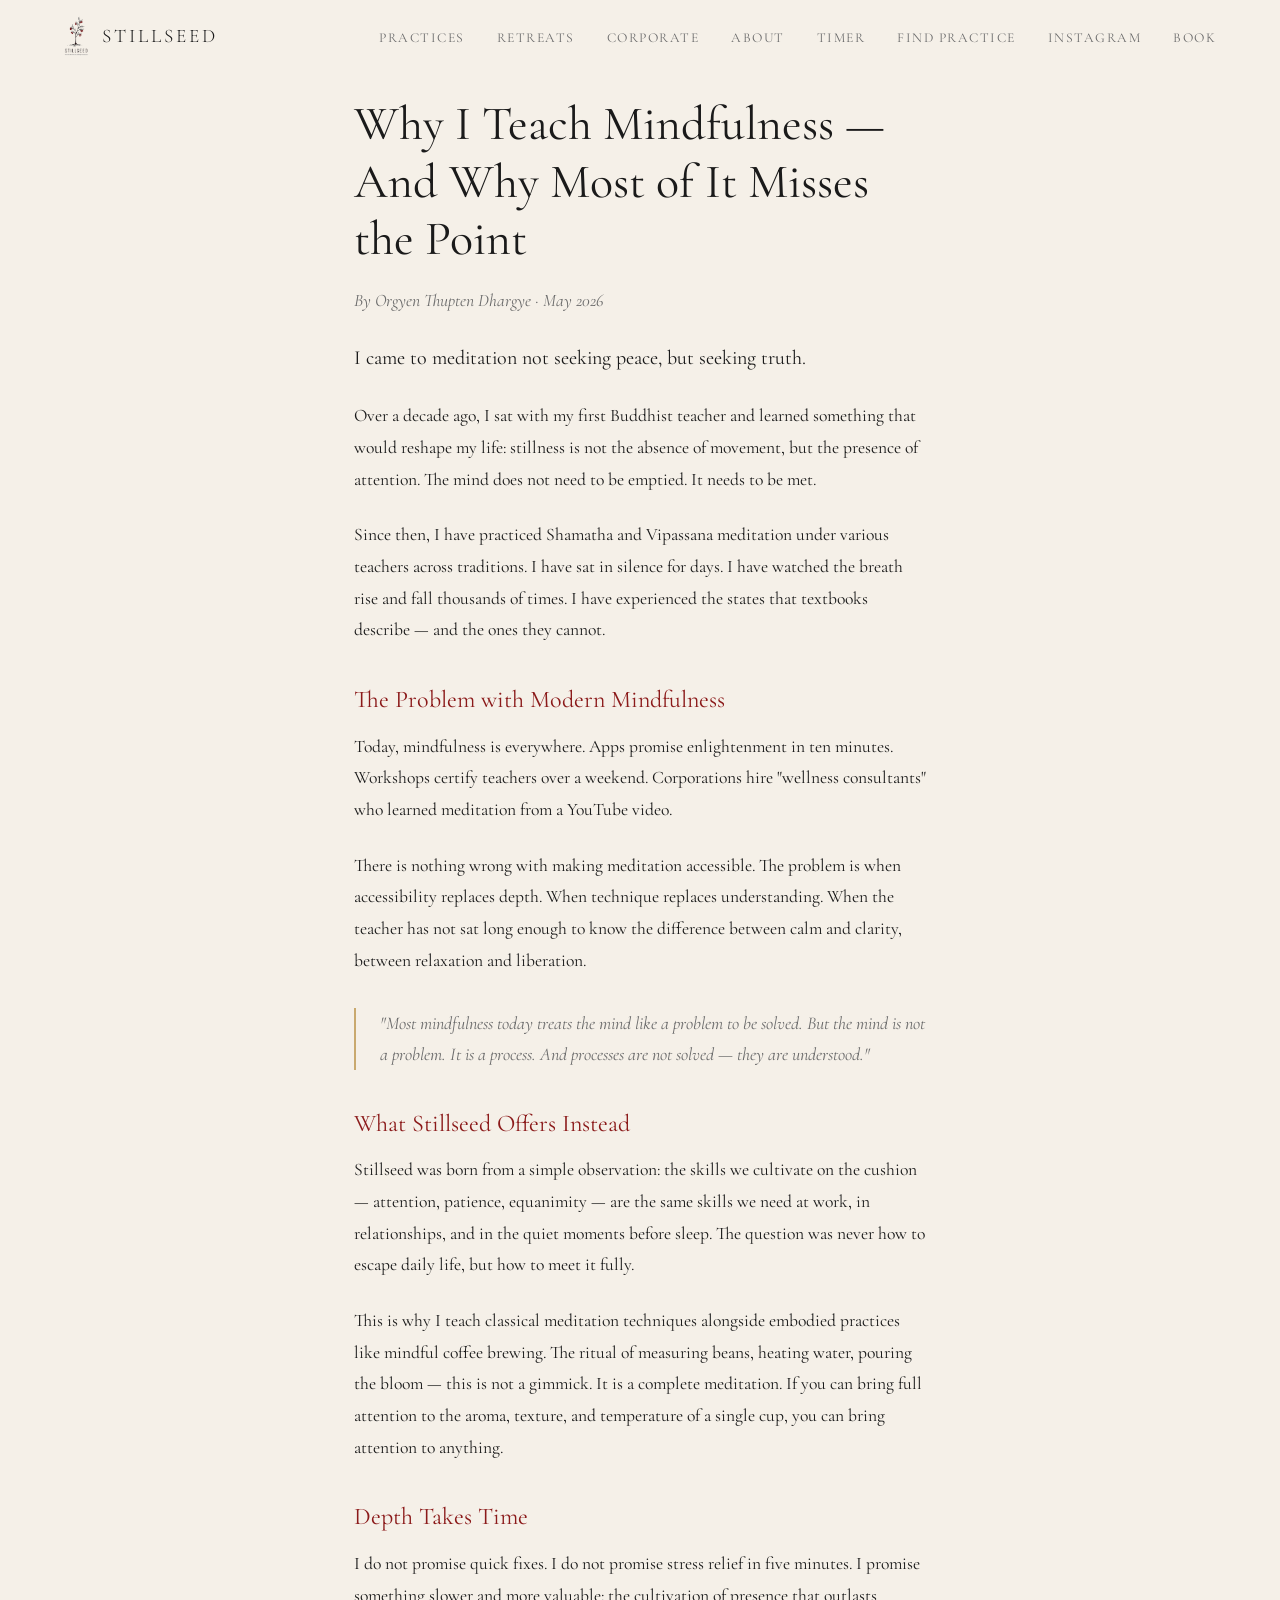
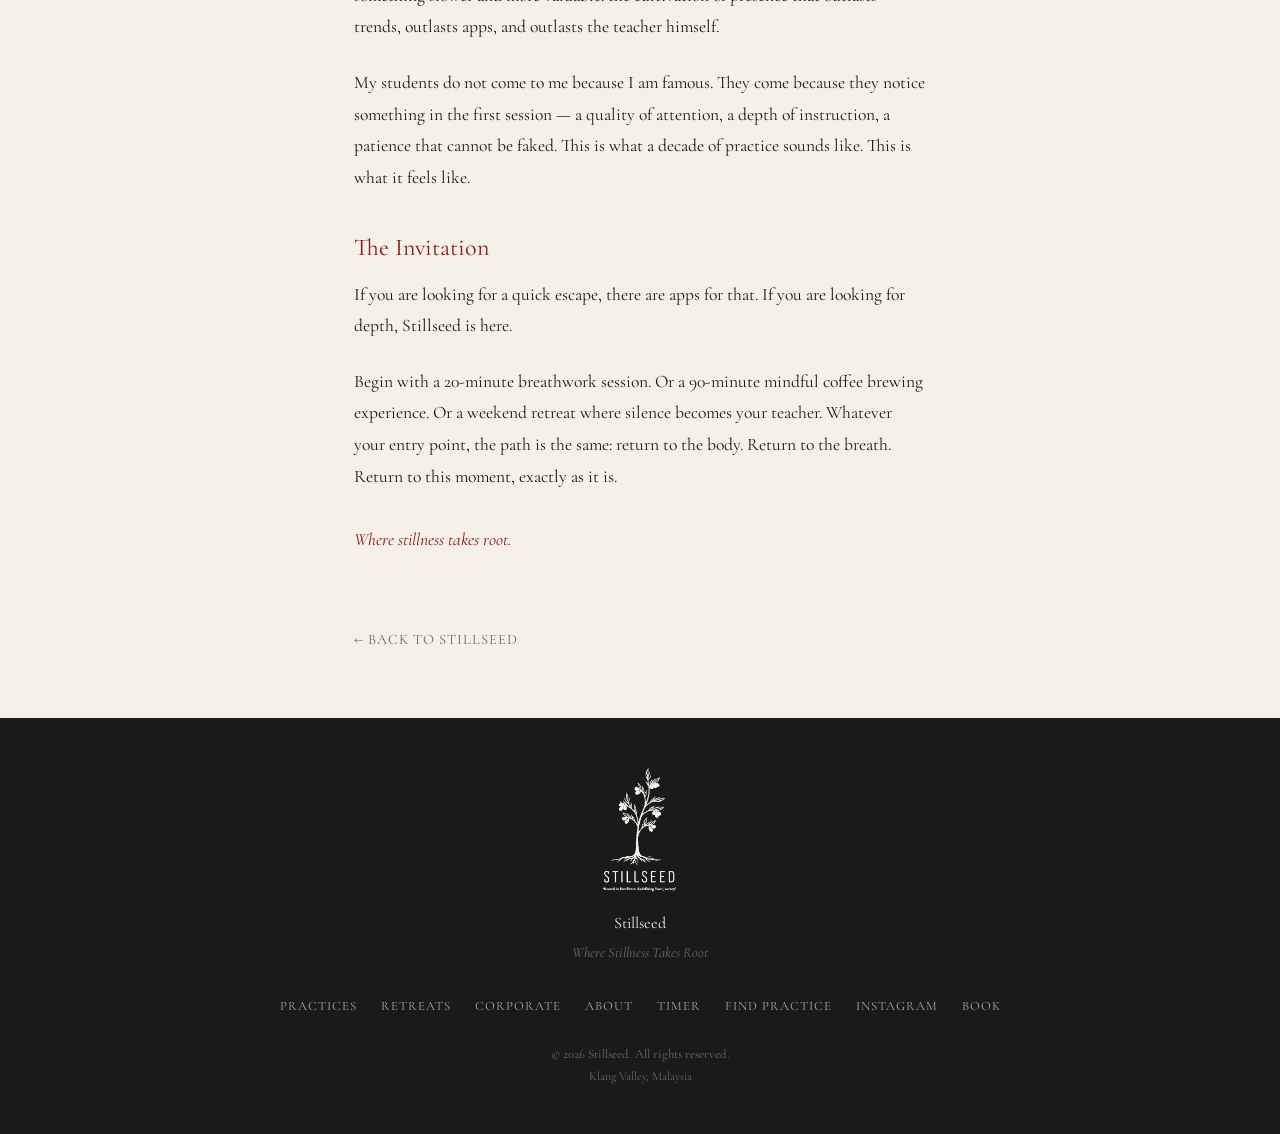
==== blog-why-i-teach.html @ f5ce0fbd "Add files via upload" ====
<!DOCTYPE html>
<html lang="en">
<head>
  <meta charset="UTF-8">
  <meta name="viewport" content="width=device-width, initial-scale=1.0">
  <title>Why I Teach Mindfulness — And Why Most of It Misses the Point | Stillseed</title>
  <meta name="description" content="Orgyen Thupten Dhargye on why he teaches mindfulness after a decade of Buddhist training, and what most modern mindfulness gets wrong.">
  <link href="https://fonts.googleapis.com/css2?family=Cormorant+Garamond:ital,wght@0,300;0,400;0,500;1,300;1,400&display=swap" rel="stylesheet">
  <link rel="stylesheet" href="css/style.css">
  <style>
    .blog-post {
      max-width: 700px;
      margin: 0 auto;
      padding: 6rem 5% 4rem;
    }
    .blog-post h1 {
      font-size: clamp(2rem, 4vw, 3rem);
      margin-bottom: 1rem;
      line-height: 1.2;
    }
    .blog-meta {
      color: var(--gray);
      font-size: 0.9rem;
      margin-bottom: 2rem;
      font-style: italic;
    }
    .blog-post p {
      margin-bottom: 1.5rem;
      font-size: 1.1rem;
      line-height: 1.8;
    }
    .blog-post h2 {
      font-size: 1.5rem;
      margin: 2.5rem 0 1rem;
      color: var(--burgundy);
    }
    .blog-post blockquote {
      border-left: 2px solid var(--gold);
      padding-left: 1.5rem;
      margin: 2rem 0;
      font-style: italic;
      color: var(--gray);
    }
    .blog-post .lead {
      font-size: 1.25rem;
      color: var(--black);
      font-weight: 400;
    }
    .back-link {
      display: inline-block;
      margin-top: 3rem;
      color: var(--gray);
      font-size: 0.9rem;
      letter-spacing: 1px;
      text-transform: uppercase;
    }
    .back-link:hover {
      color: var(--burgundy);
    }
  </style>
</head>
<body>

  <nav>
    <a href="index.html" class="nav-logo">
      <img src="images/logo-nav.png" alt="Stillseed">
      <span>Stillseed</span>
    </a>
    <ul class="nav-links">
      <li><a href="index.html#practices">Practices</a></li>
      <li><a href="index.html#retreats">Retreats</a></li>
      <li><a href="index.html#corporate">Corporate</a></li>
      <li><a href="index.html#about">About</a></li>
      <li><a href="timer.html">Timer</a></li>
      <li><a href="recommender.html">Find Practice</a></li>
      <li><a href="https://instagram.com/stillseedacademy" target="_blank">Instagram</a></li>
      <li><a href="index.html#contact">Book</a></li>
    </ul>
  </nav>

  <article class="blog-post">
    <h1>Why I Teach Mindfulness — And Why Most of It Misses the Point</h1>
    <p class="blog-meta">By Orgyen Thupten Dhargye · May 2026</p>

    <p class="lead">I came to meditation not seeking peace, but seeking truth.</p>

    <p>Over a decade ago, I sat with my first Buddhist teacher and learned something that would reshape my life: stillness is not the absence of movement, but the presence of attention. The mind does not need to be emptied. It needs to be met.</p>

    <p>Since then, I have practiced Shamatha and Vipassana meditation under various teachers across traditions. I have sat in silence for days. I have watched the breath rise and fall thousands of times. I have experienced the states that textbooks describe — and the ones they cannot.</p>

    <h2>The Problem with Modern Mindfulness</h2>

    <p>Today, mindfulness is everywhere. Apps promise enlightenment in ten minutes. Workshops certify teachers over a weekend. Corporations hire "wellness consultants" who learned meditation from a YouTube video.</p>

    <p>There is nothing wrong with making meditation accessible. The problem is when accessibility replaces depth. When technique replaces understanding. When the teacher has not sat long enough to know the difference between calm and clarity, between relaxation and liberation.</p>

    <blockquote>"Most mindfulness today treats the mind like a problem to be solved. But the mind is not a problem. It is a process. And processes are not solved — they are understood."</blockquote>

    <h2>What Stillseed Offers Instead</h2>

    <p>Stillseed was born from a simple observation: the skills we cultivate on the cushion — attention, patience, equanimity — are the same skills we need at work, in relationships, and in the quiet moments before sleep. The question was never how to escape daily life, but how to meet it fully.</p>

    <p>This is why I teach classical meditation techniques alongside embodied practices like mindful coffee brewing. The ritual of measuring beans, heating water, pouring the bloom — this is not a gimmick. It is a complete meditation. If you can bring full attention to the aroma, texture, and temperature of a single cup, you can bring attention to anything.</p>

    <h2>Depth Takes Time</h2>

    <p>I do not promise quick fixes. I do not promise stress relief in five minutes. I promise something slower and more valuable: the cultivation of presence that outlasts trends, outlasts apps, and outlasts the teacher himself.</p>

    <p>My students do not come to me because I am famous. They come because they notice something in the first session — a quality of attention, a depth of instruction, a patience that cannot be faked. This is what a decade of practice sounds like. This is what it feels like.</p>

    <h2>The Invitation</h2>

    <p>If you are looking for a quick escape, there are apps for that. If you are looking for depth, Stillseed is here.</p>

    <p>Begin with a 20-minute breathwork session. Or a 90-minute mindful coffee brewing experience. Or a weekend retreat where silence becomes your teacher. Whatever your entry point, the path is the same: return to the body. Return to the breath. Return to this moment, exactly as it is.</p>

    <p style="margin-top: 2rem; font-style: italic; color: var(--burgundy);">Where stillness takes root.</p>

    <a href="index.html" class="back-link">← Back to Stillseed</a>
  </article>

  <footer>
    <img src="images/logo-full-light.png" alt="Stillseed" class="footer-logo">
    <p style="font-size:1rem; color:var(--cream); margin-bottom:0.2rem;">Stillseed</p>
    <p style="font-style:italic; font-size:0.9rem;">Where Stillness Takes Root</p>
    <ul class="footer-links">
      <li><a href="index.html#practices">Practices</a></li>
      <li><a href="index.html#retreats">Retreats</a></li>
      <li><a href="index.html#corporate">Corporate</a></li>
      <li><a href="index.html#about">About</a></li>
      <li><a href="timer.html">Timer</a></li>
      <li><a href="recommender.html">Find Practice</a></li>
      <li><a href="https://instagram.com/stillseedacademy" target="_blank">Instagram</a></li>
      <li><a href="index.html#contact">Book</a></li>
    </ul>
    <p style="font-size:0.8rem;">© 2026 Stillseed. All rights reserved.</p>
    <p style="font-size:0.75rem;">Klang Valley, Malaysia</p>
  </footer>

</body>
</html>
---- css/style.css ----
:root {
  --burgundy: #8B1A1A;
  --black: #1a1a1a;
  --cream: #F5F0E8;
  --gold: #C9A96E;
  --gray: #6b6b6b;
  --white: #ffffff;
}

* { margin: 0; padding: 0; box-sizing: border-box; }

html { scroll-behavior: smooth; }

body {
  font-family: 'Cormorant Garamond', Georgia, serif;
  color: var(--black);
  background: var(--cream);
  line-height: 1.7;
  font-size: 18px;
}

h1, h2, h3 {
  font-family: 'Cormorant Garamond', Georgia, serif;
  font-weight: 400;
  line-height: 1.2;
}

h1 { font-size: clamp(2.5rem, 5vw, 4rem); }
h2 { font-size: clamp(2rem, 4vw, 3rem); }
h3 { font-size: clamp(1.5rem, 3vw, 2rem); }

a { text-decoration: none; color: inherit; }

img { max-width: 100%; height: auto; display: block; }

/* Navigation */
nav {
  position: fixed;
  top: 0; left: 0;
  width: 100%;
  z-index: 1000;
  padding: 1rem 5%;
  display: flex;
  justify-content: space-between;
  align-items: center;
  background: rgba(245, 240, 232, 0.95);
  backdrop-filter: blur(10px);
}

.nav-logo {
  display: flex;
  align-items: center;
  gap: 0.8rem;
}

.nav-logo img {
  height: 40px;
  width: auto;
}

.nav-logo span {
  font-size: 1.2rem;
  letter-spacing: 3px;
  text-transform: uppercase;
  font-weight: 300;
}

.nav-links {
  display: flex;
  gap: 2rem;
  list-style: none;
}

.nav-links a {
  font-size: 0.85rem;
  letter-spacing: 1.5px;
  text-transform: uppercase;
  color: var(--gray);
  transition: color 0.3s;
}

.nav-links a:hover { color: var(--burgundy); }

/* Hero */
.hero {
  min-height: 100vh;
  display: flex;
  align-items: center;
  justify-content: center;
  text-align: center;
  padding: 6rem 5% 4rem;
  background: linear-gradient(180deg, var(--cream) 0%, #E8E0D4 100%);
}

.hero-content { max-width: 800px; }

.hero-logo {
  width: 160px;
  margin: 0 auto 2rem;
}

.hero h1 { margin-bottom: 1rem; }

.hero-subtitle {
  font-size: 1.1rem;
  color: var(--gray);
  letter-spacing: 4px;
  text-transform: uppercase;
  margin-bottom: 2rem;
}

.hero p {
  font-size: 1.15rem;
  color: var(--black);
  margin-bottom: 2rem;
  max-width: 600px;
  margin-left: auto;
  margin-right: auto;
}

.btn {
  display: inline-block;
  padding: 0.9rem 2.2rem;
  font-size: 0.85rem;
  letter-spacing: 2px;
  text-transform: uppercase;
  border: 1.5px solid var(--burgundy);
  color: var(--burgundy);
  background: transparent;
  cursor: pointer;
  transition: all 0.3s;
  font-family: inherit;
}

.btn:hover {
  background: var(--burgundy);
  color: var(--cream);
}

.btn-filled {
  background: var(--burgundy);
  color: var(--cream);
  margin-right: 0.5rem;
}

.btn-filled:hover {
  background: var(--black);
  border-color: var(--black);
}

/* Sections */
section { padding: 5rem 5%; }

.section-header {
  text-align: center;
  margin-bottom: 3rem;
}

.section-header h2 { margin-bottom: 0.5rem; }

.divider {
  width: 50px;
  height: 1px;
  background: var(--gold);
  margin: 1rem auto;
}

.section-header p {
  color: var(--gray);
  max-width: 500px;
  margin: 0 auto;
}

/* Philosophy */
.philosophy { background: var(--white); }

.philosophy-grid {
  display: grid;
  grid-template-columns: 1fr 1fr;
  gap: 3rem;
  max-width: 1100px;
  margin: 0 auto;
  align-items: center;
}

.philosophy-text h3 {
  color: var(--burgundy);
  margin-bottom: 1rem;
}

.philosophy-text p {
  margin-bottom: 1rem;
  font-size: 1.05rem;
}

.philosophy-image img {
  width: 100%;
  border-radius: 2px;
  aspect-ratio: 4/5;
  object-fit: cover;
}

/* Practices */
.practices-grid {
  display: grid;
  grid-template-columns: repeat(auto-fit, minmax(260px, 1fr));
  gap: 1.5rem;
  max-width: 1100px;
  margin: 0 auto;
}

.practice-card {
  background: var(--white);
  padding: 2.5rem 1.5rem;
  text-align: center;
  border: 1px solid #E8E0D4;
  transition: all 0.3s;
}

.practice-card:hover {
  transform: translateY(-5px);
  box-shadow: 0 15px 30px rgba(0,0,0,0.08);
}

.practice-icon {
  font-size: 2rem;
  margin-bottom: 1rem;
}

.practice-card h3 {
  font-size: 1.3rem;
  margin-bottom: 0.8rem;
}

.practice-card p {
  font-size: 0.95rem;
  color: var(--gray);
}

/* Coffee Section */
.coffee-section {
  background: var(--black);
  color: var(--cream);
  text-align: center;
  position: relative;
}

.coffee-section h2 { color: var(--cream); }

.coffee-section p {
  color: #b0a898;
  max-width: 600px;
  margin: 0 auto 1.5rem;
}

.coffee-section .btn {
  border-color: var(--gold);
  color: var(--gold);
}

.coffee-section .btn:hover {
  background: var(--gold);
  color: var(--black);
}

/* Retreats */
.retreats { background: var(--white); }

.retreat-card {
  display: grid;
  grid-template-columns: 1fr 1fr;
  gap: 2rem;
  max-width: 900px;
  margin: 0 auto 2rem;
  padding: 2rem;
  border: 1px solid #E8E0D4;
}

.retreat-info h3 {
  color: var(--burgundy);
  margin-bottom: 0.3rem;
}

.retreat-meta {
  font-size: 0.8rem;
  color: var(--gold);
  letter-spacing: 1px;
  text-transform: uppercase;
  margin-bottom: 0.8rem;
}

.retreat-info p {
  font-size: 0.95rem;
  margin-bottom: 1rem;
}

.retreat-image img {
  width: 100%;
  height: 100%;
  object-fit: cover;
  min-height: 200px;
  border-radius: 2px;
}

/* Corporate */
.corporate { background: #f0ece6; }

.corporate-grid {
  display: grid;
  grid-template-columns: 1fr 1fr;
  gap: 3rem;
  max-width: 1000px;
  margin: 0 auto;
  align-items: center;
}

.corporate-features {
  list-style: none;
  margin-top: 1.5rem;
}

.corporate-features li {
  padding: 0.8rem 0;
  border-bottom: 1px solid #E8E0D4;
  font-size: 1rem;
  display: flex;
  align-items: center;
  gap: 0.8rem;
}

.corporate-features li::before {
  content: '✦';
  color: var(--burgundy);
}

.corporate-image img {
  width: 100%;
  height: 100%;
  object-fit: cover;
  min-height: 350px;
  border-radius: 2px;
}

/* Teacher */
.teacher { background: var(--white); }

.teacher-grid {
  display: grid;
  grid-template-columns: 1fr 2fr;
  gap: 3rem;
  max-width: 900px;
  margin: 0 auto;
}

.teacher-image img {
  width: 100%;
  aspect-ratio: 3/4;
  object-fit: cover;
  border-radius: 2px;
}

.teacher-info h3 {
  color: var(--burgundy);
  margin-bottom: 0.3rem;
}

.teacher-name {
  font-size: 0.85rem;
  color: var(--gray);
  letter-spacing: 2px;
  text-transform: uppercase;
  margin-bottom: 1.5rem;
}

.teacher-info p {
  margin-bottom: 1rem;
  font-size: 1rem;
}

/* Contact */
.contact { background: var(--cream); text-align: center; }

.contact-methods {
  display: flex;
  justify-content: center;
  gap: 2rem;
  margin-top: 2rem;
  flex-wrap: wrap;
}

.contact-method {
  padding: 1.5rem;
  background: var(--white);
  border: 1px solid #E8E0D4;
  min-width: 250px;
}

.contact-method h4 {
  color: var(--burgundy);
  margin-bottom: 0.3rem;
}

.contact-method p {
  color: var(--gray);
  font-size: 0.95rem;
}

/* Timer CTA */
.timer-cta {
  background: var(--white);
  text-align: center;
  padding: 4rem 5%;
}

/* Footer */
footer {
  background: var(--black);
  color: #b0a898;
  padding: 3rem 5%;
  text-align: center;
}

.footer-logo {
  width: 80px;
  margin: 0 auto 1rem;
}

footer p {
  font-size: 0.9rem;
  color: var(--gray);
}

.footer-links {
  display: flex;
  justify-content: center;
  gap: 1.5rem;
  margin: 1.5rem 0;
  list-style: none;
}

.footer-links a {
  color: #b0a898;
  font-size: 0.8rem;
  letter-spacing: 1px;
  text-transform: uppercase;
  transition: color 0.3s;
}

.footer-links a:hover { color: var(--gold); }

/* Responsive */
@media (max-width: 768px) {
  .philosophy-grid,
  .retreat-card,
  .corporate-grid,
  .teacher-grid {
    grid-template-columns: 1fr;
  }

  .nav-links { display: none; }

  .hero { padding: 5rem 5% 3rem; }

  section { padding: 3rem 5%; }

  .contact-methods { flex-direction: column; align-items: center; }
}
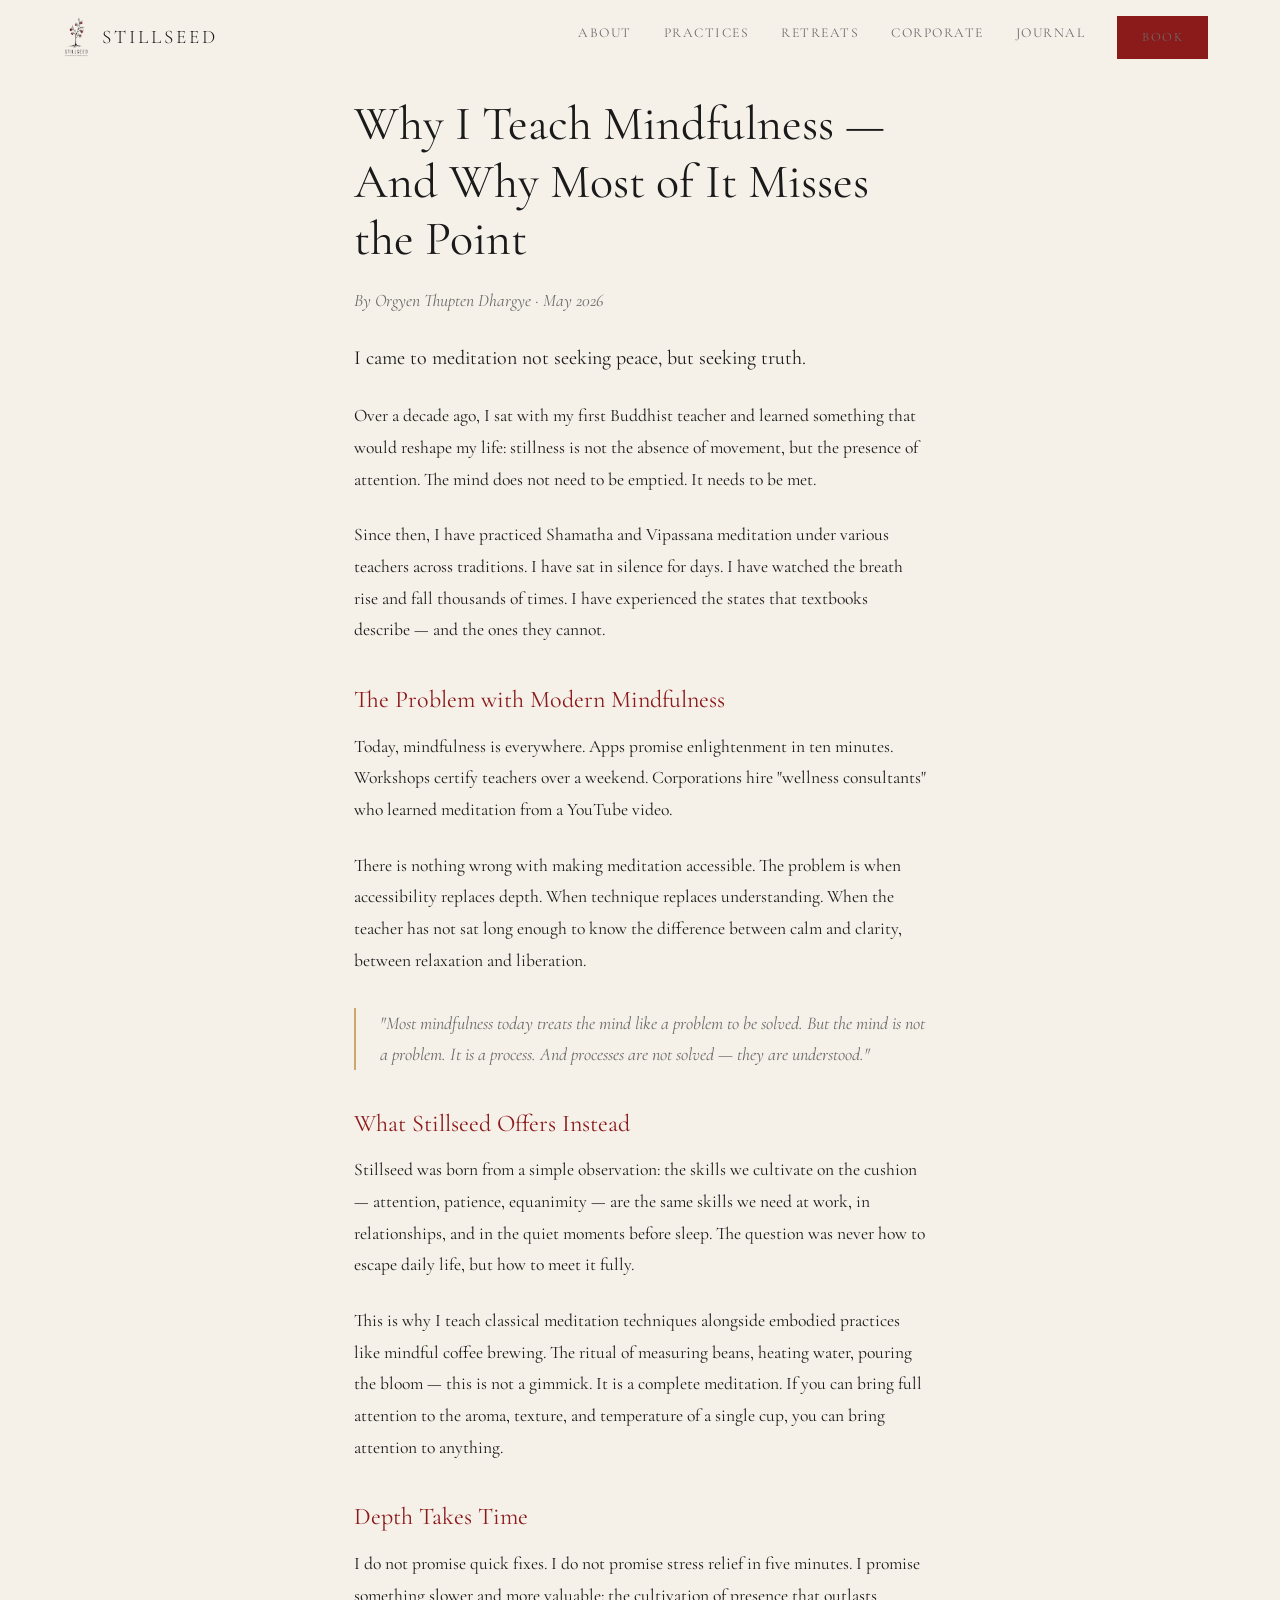
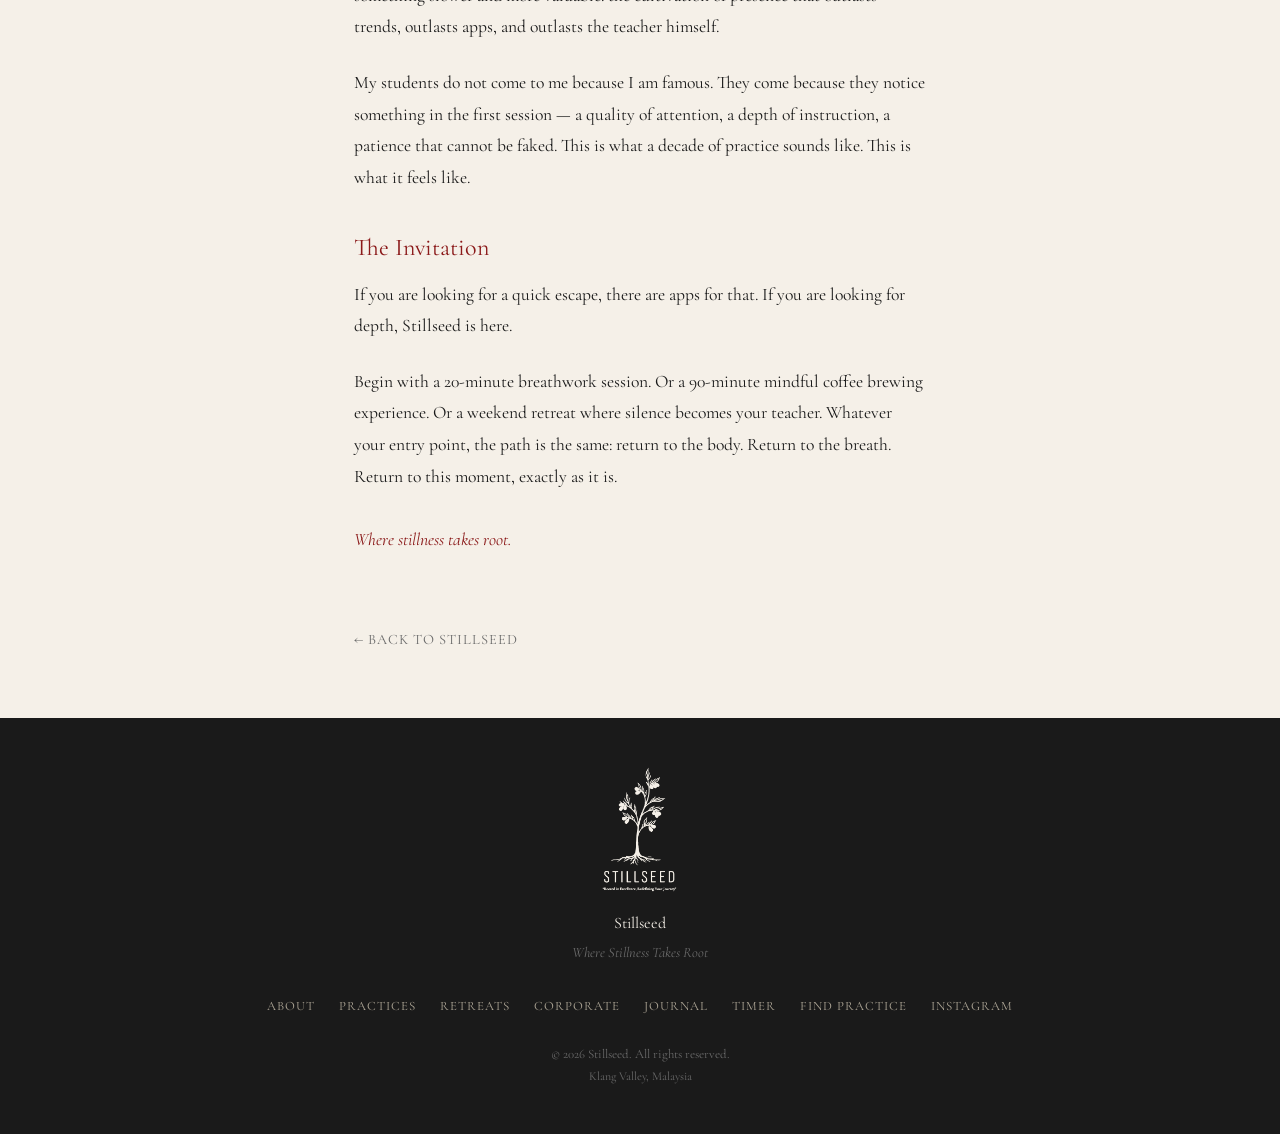
==== commit d665974d: "Add files via upload" ====
--- a/blog-why-i-teach.html
+++ b/blog-why-i-teach.html
@@ -67,14 +67,12 @@
       <span>Stillseed</span>
     </a>
     <ul class="nav-links">
+      <li><a href="index.html#about">About</a></li>
       <li><a href="index.html#practices">Practices</a></li>
       <li><a href="index.html#retreats">Retreats</a></li>
       <li><a href="index.html#corporate">Corporate</a></li>
-      <li><a href="index.html#about">About</a></li>
-      <li><a href="timer.html">Timer</a></li>
-      <li><a href="recommender.html">Find Practice</a></li>
-      <li><a href="https://instagram.com/stillseedacademy" target="_blank">Instagram</a></li>
-      <li><a href="index.html#contact">Book</a></li>
+      <li><a href="blog-why-i-teach.html">Journal</a></li>
+      <li><a href="index.html#contact" class="btn btn-filled" style="padding: 0.6rem 1.5rem; font-size: 0.8rem;">Book</a></li>
     </ul>
   </nav>
 
@@ -124,14 +122,14 @@
     <p style="font-size:1rem; color:var(--cream); margin-bottom:0.2rem;">Stillseed</p>
     <p style="font-style:italic; font-size:0.9rem;">Where Stillness Takes Root</p>
     <ul class="footer-links">
+      <li><a href="index.html#about">About</a></li>
       <li><a href="index.html#practices">Practices</a></li>
       <li><a href="index.html#retreats">Retreats</a></li>
       <li><a href="index.html#corporate">Corporate</a></li>
-      <li><a href="index.html#about">About</a></li>
+      <li><a href="blog-why-i-teach.html">Journal</a></li>
       <li><a href="timer.html">Timer</a></li>
       <li><a href="recommender.html">Find Practice</a></li>
       <li><a href="https://instagram.com/stillseedacademy" target="_blank">Instagram</a></li>
-      <li><a href="index.html#contact">Book</a></li>
     </ul>
     <p style="font-size:0.8rem;">© 2026 Stillseed. All rights reserved.</p>
     <p style="font-size:0.75rem;">Klang Valley, Malaysia</p>
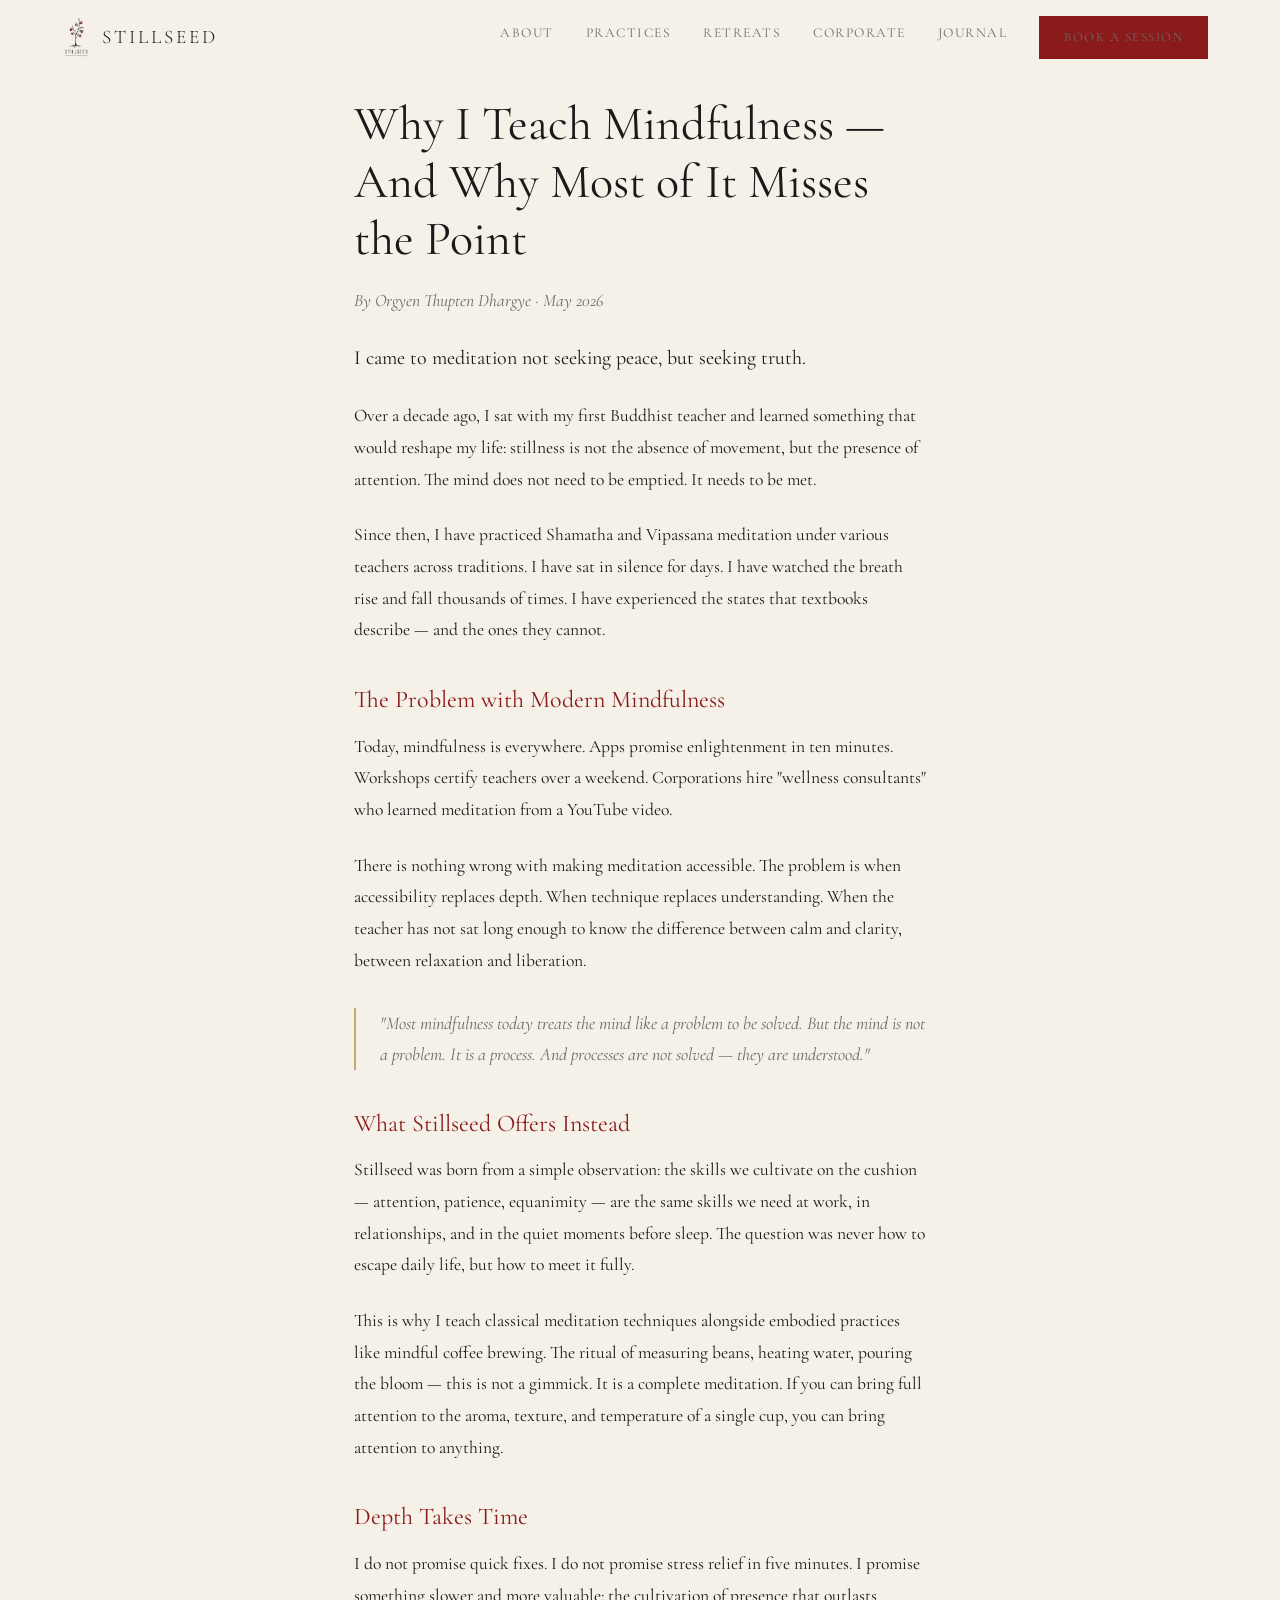
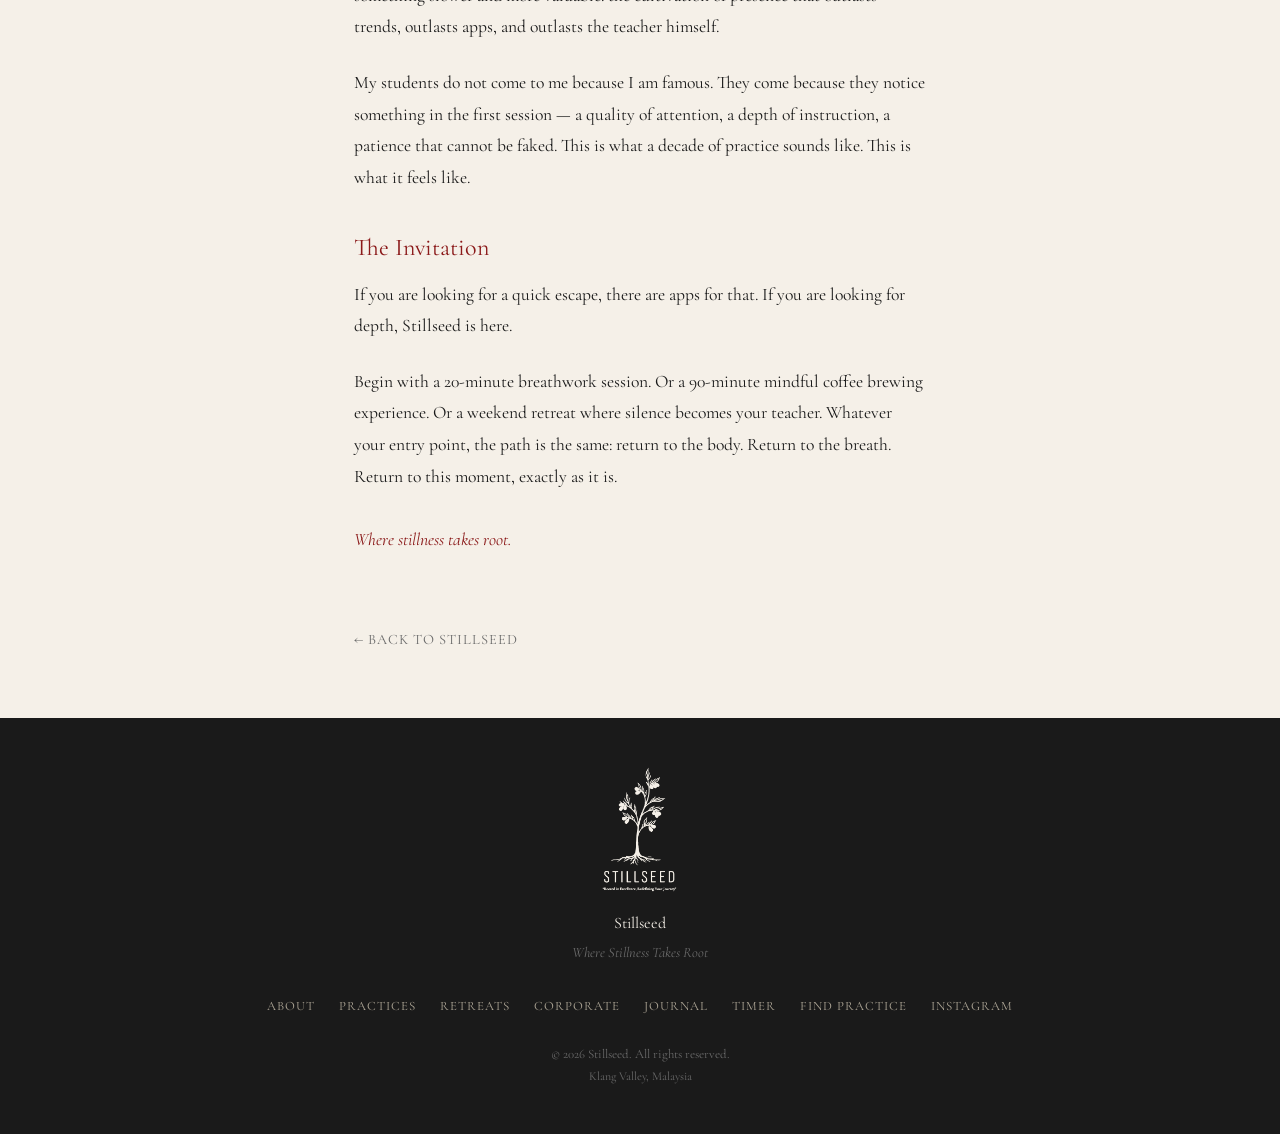
==== commit dc40e4c5: "Add files via upload" ====
--- a/blog-why-i-teach.html
+++ b/blog-why-i-teach.html
@@ -72,7 +72,7 @@
       <li><a href="index.html#retreats">Retreats</a></li>
       <li><a href="index.html#corporate">Corporate</a></li>
       <li><a href="blog-why-i-teach.html">Journal</a></li>
-      <li><a href="index.html#contact" class="btn btn-filled" style="padding: 0.6rem 1.5rem; font-size: 0.8rem;">Book</a></li>
+      <li><a href="index.html#contact" class="btn btn-filled" style="padding: 0.6rem 1.5rem; font-size: 0.8rem;">Book a Session</a></li>
     </ul>
   </nav>
 
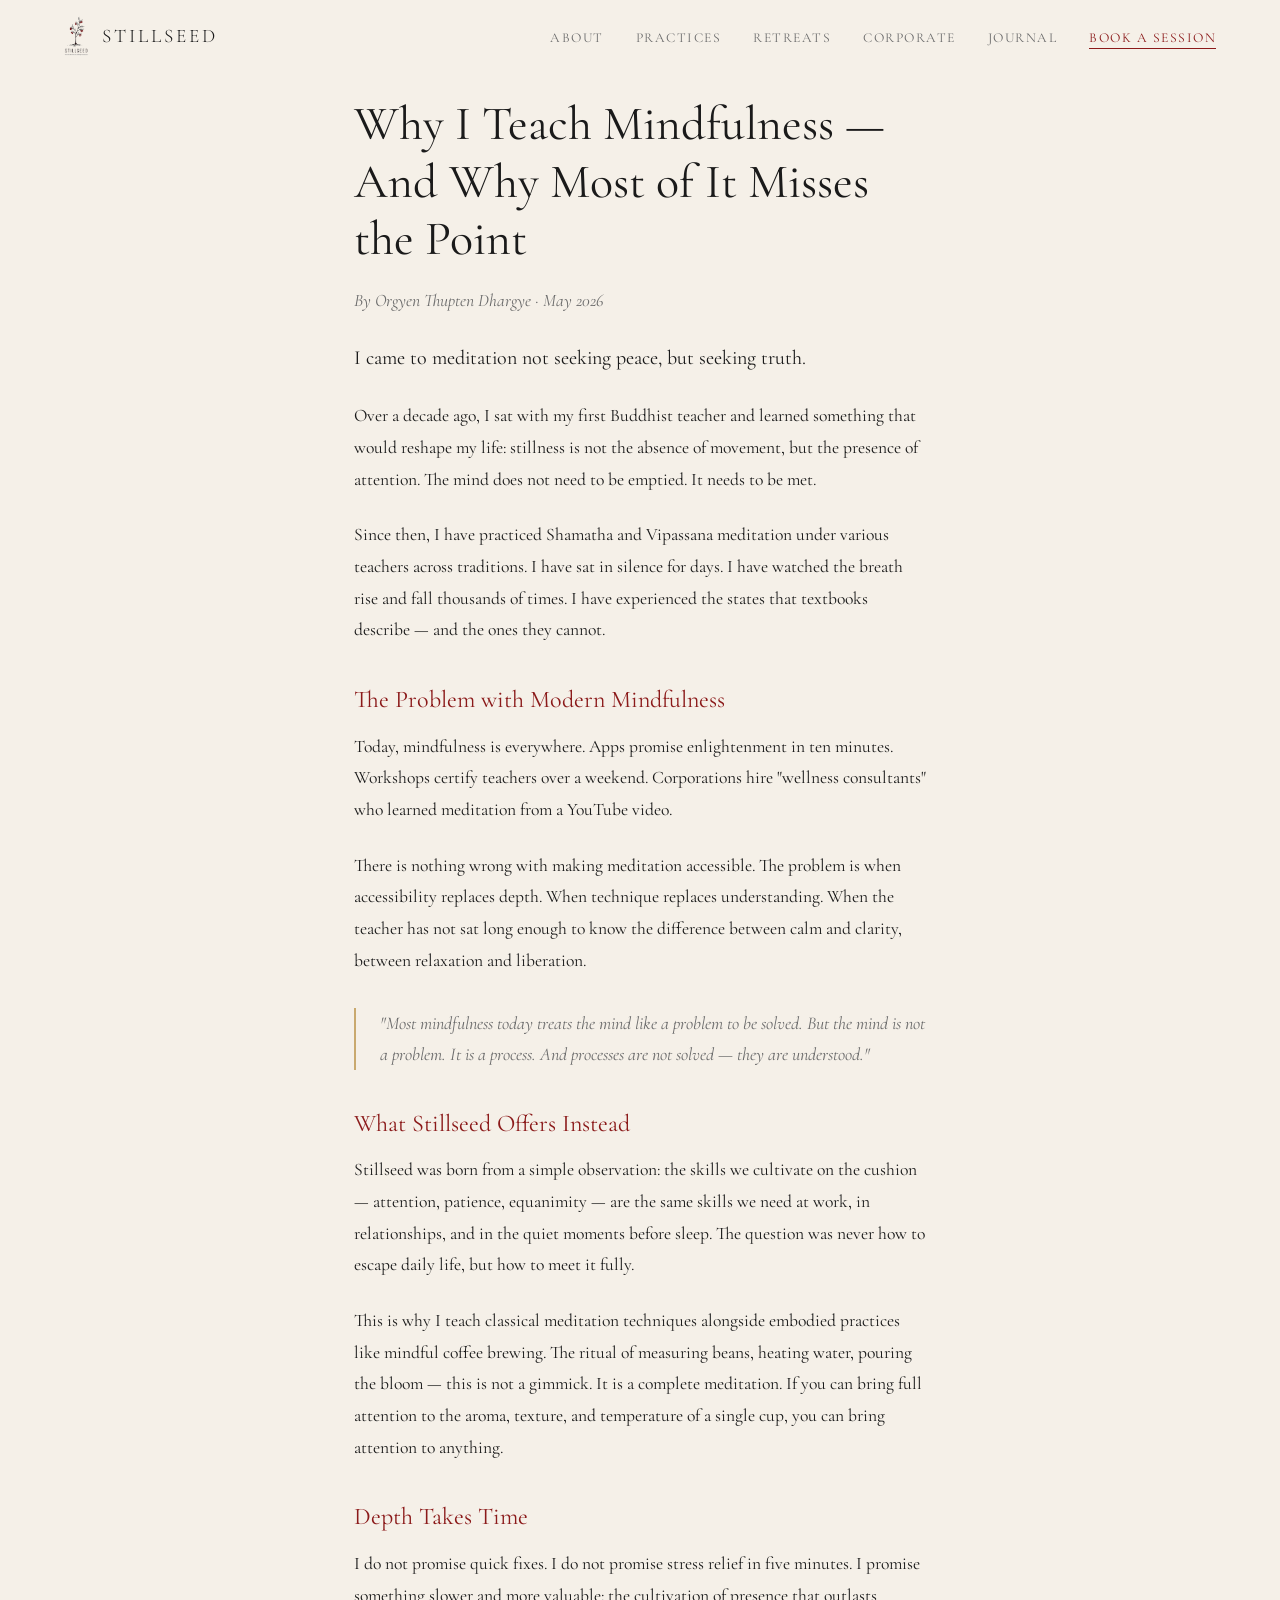
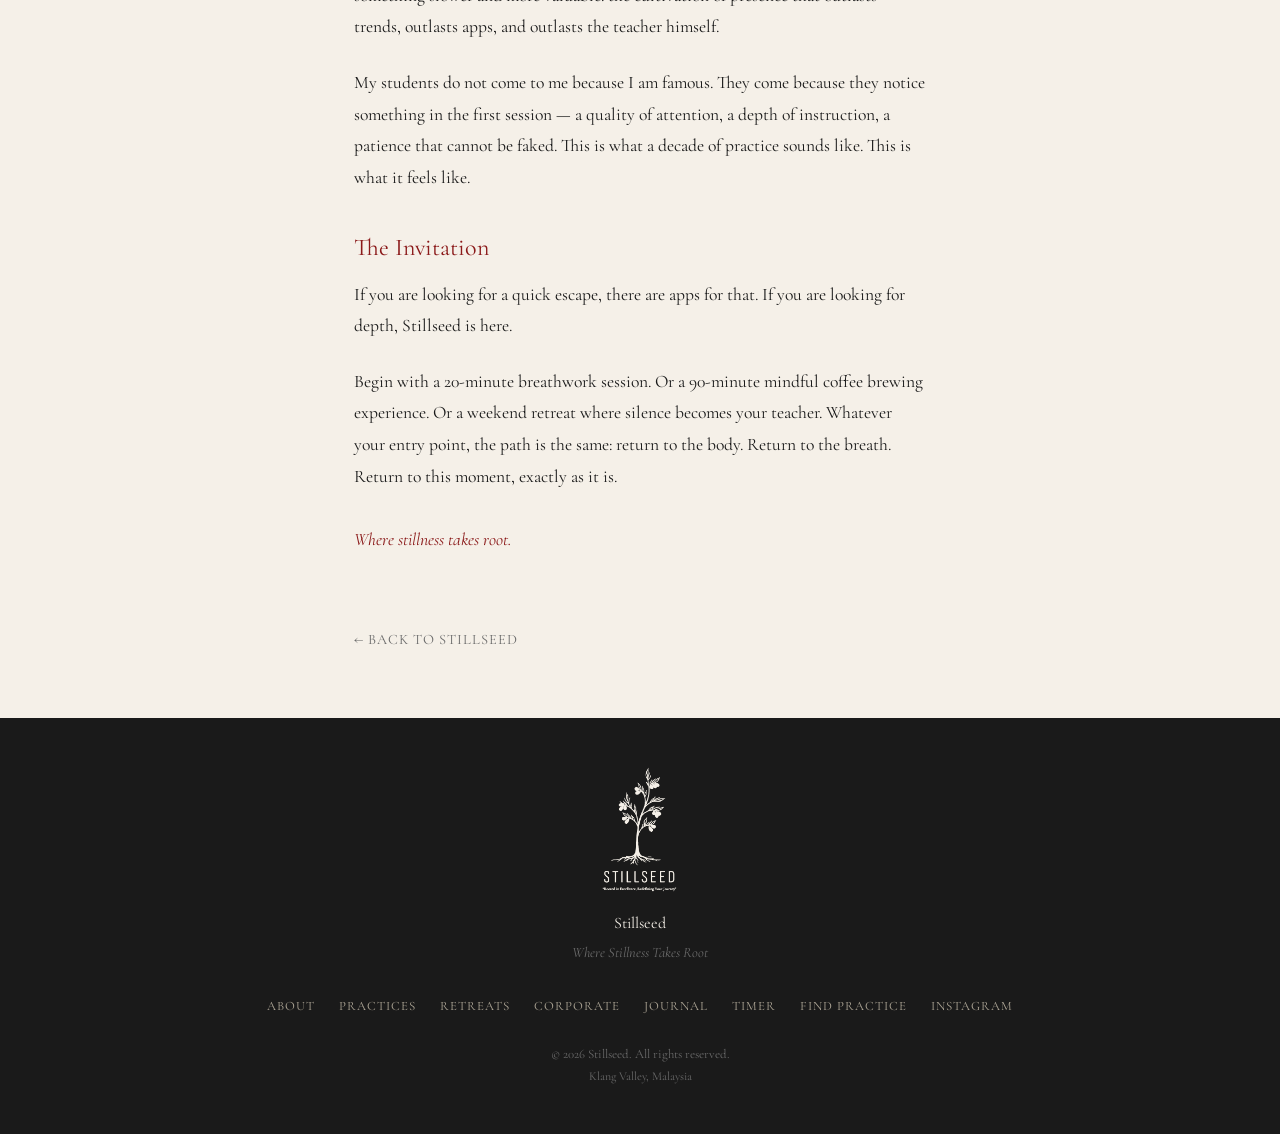
==== commit 8253869b: "Add files via upload" ====
--- a/blog-why-i-teach.html
+++ b/blog-why-i-teach.html
@@ -72,7 +72,7 @@
       <li><a href="index.html#retreats">Retreats</a></li>
       <li><a href="index.html#corporate">Corporate</a></li>
       <li><a href="blog-why-i-teach.html">Journal</a></li>
-      <li><a href="index.html#contact" class="btn btn-filled" style="padding: 0.6rem 1.5rem; font-size: 0.8rem;">Book a Session</a></li>
+      <li><a href="index.html#contact" style="font-size: 0.85rem; letter-spacing: 1.5px; text-transform: uppercase; color: var(--burgundy); border-bottom: 1px solid var(--burgundy); padding-bottom: 2px;">Book a Session</a></li>
     </ul>
   </nav>
 
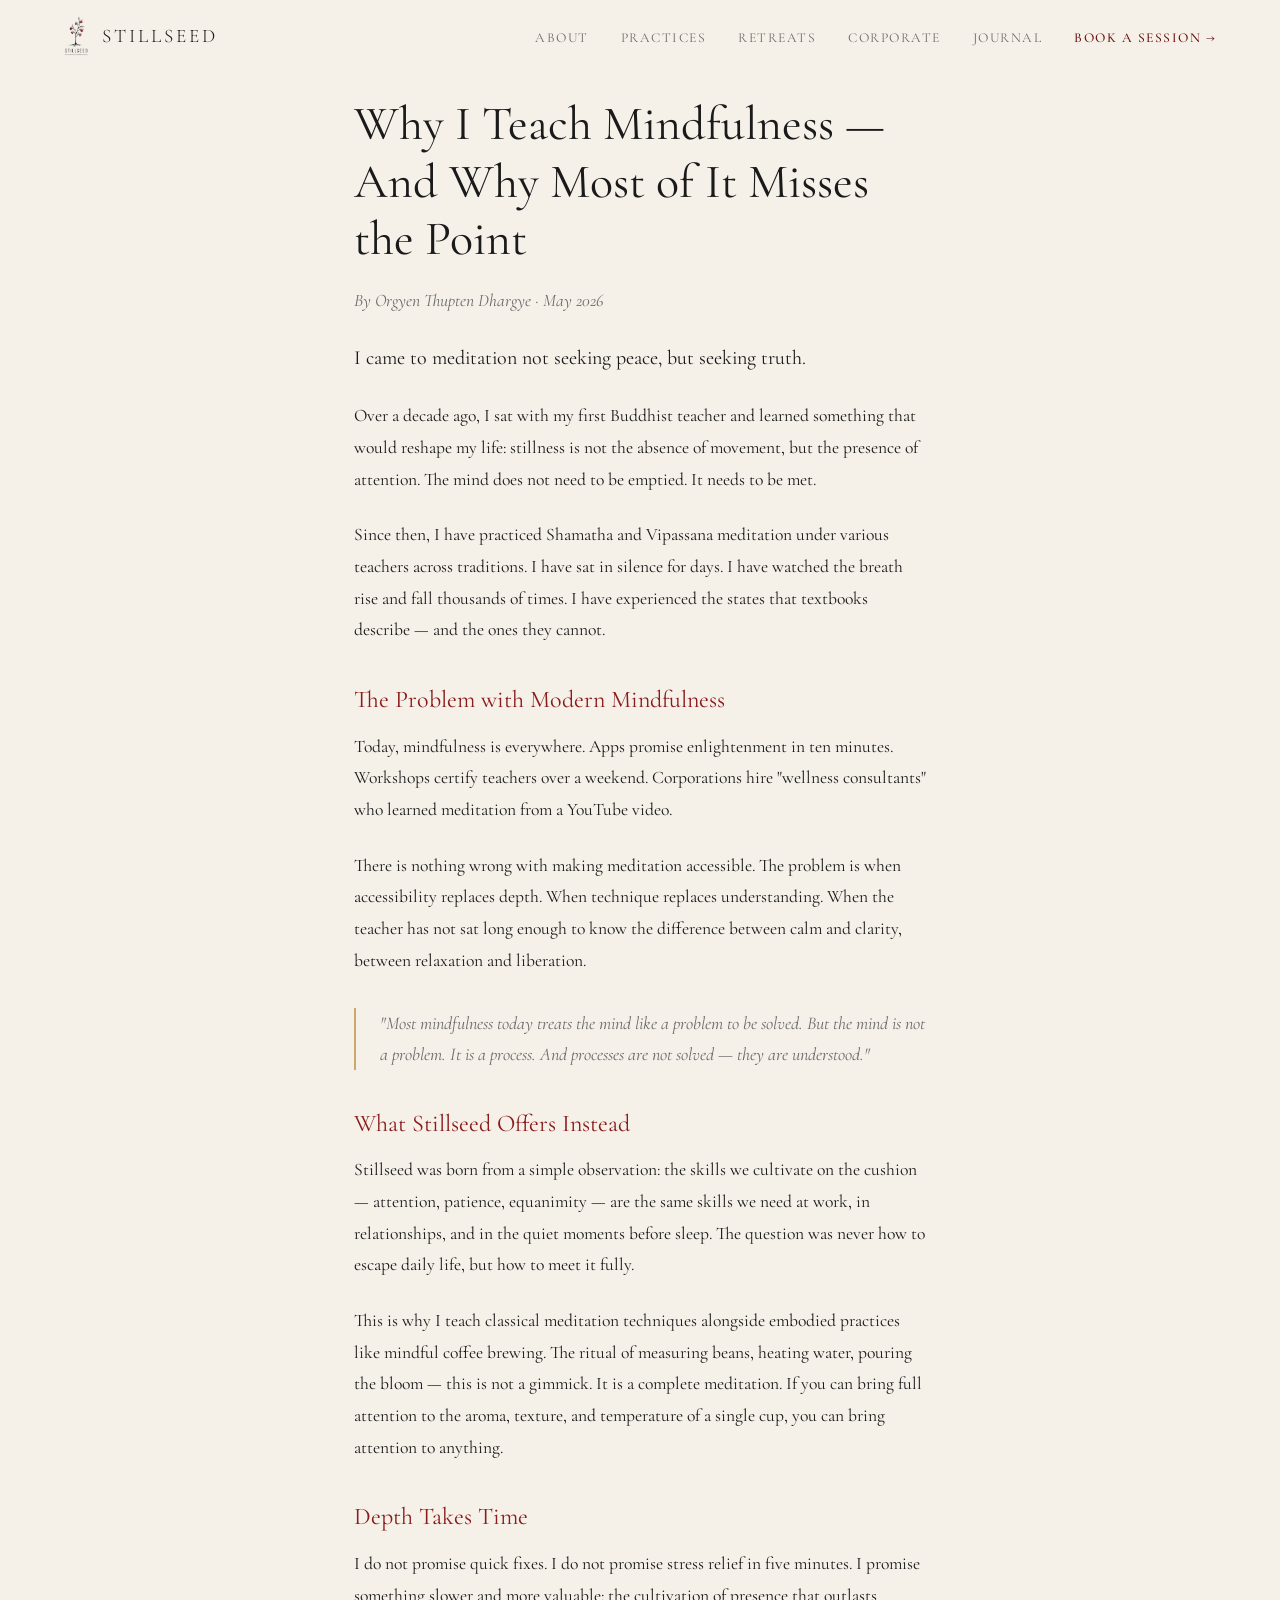
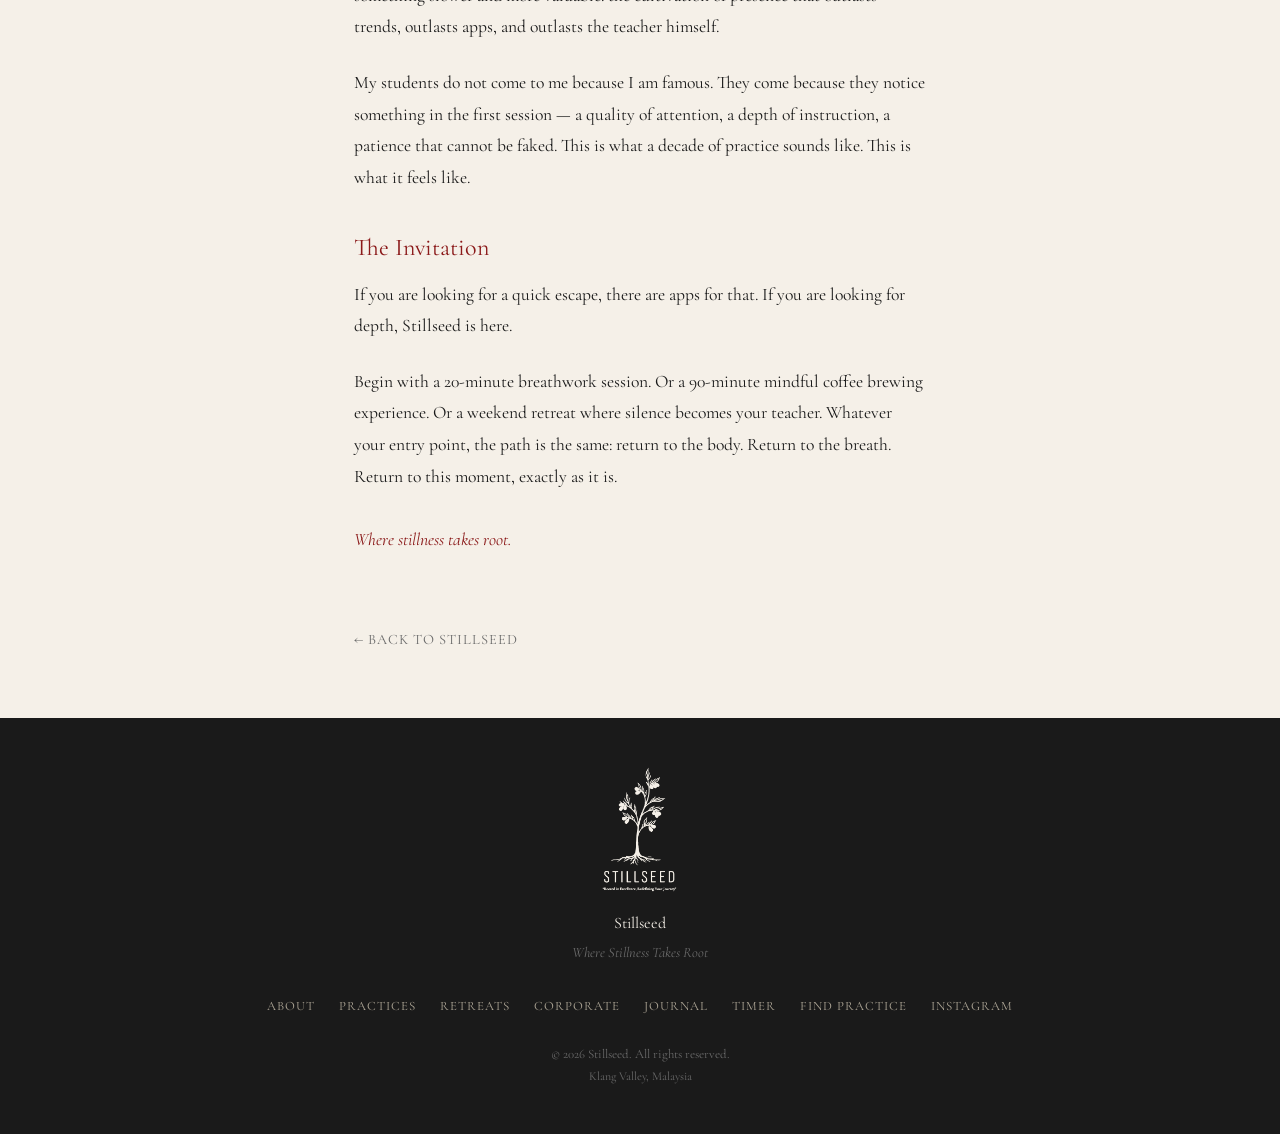
==== commit 8a02b67b: "Add files via upload" ====
--- a/blog-why-i-teach.html
+++ b/blog-why-i-teach.html
@@ -72,7 +72,7 @@
       <li><a href="index.html#retreats">Retreats</a></li>
       <li><a href="index.html#corporate">Corporate</a></li>
       <li><a href="blog-why-i-teach.html">Journal</a></li>
-      <li><a href="index.html#contact" style="font-size: 0.85rem; letter-spacing: 1.5px; text-transform: uppercase; color: var(--burgundy); border-bottom: 1px solid var(--burgundy); padding-bottom: 2px;">Book a Session</a></li>
+      <li><a href="index.html#contact" style="font-size: 0.85rem; letter-spacing: 1.5px; text-transform: uppercase; color: #6B0F0F; font-weight: 500;">Book a Session →</a></li>
     </ul>
   </nav>
 
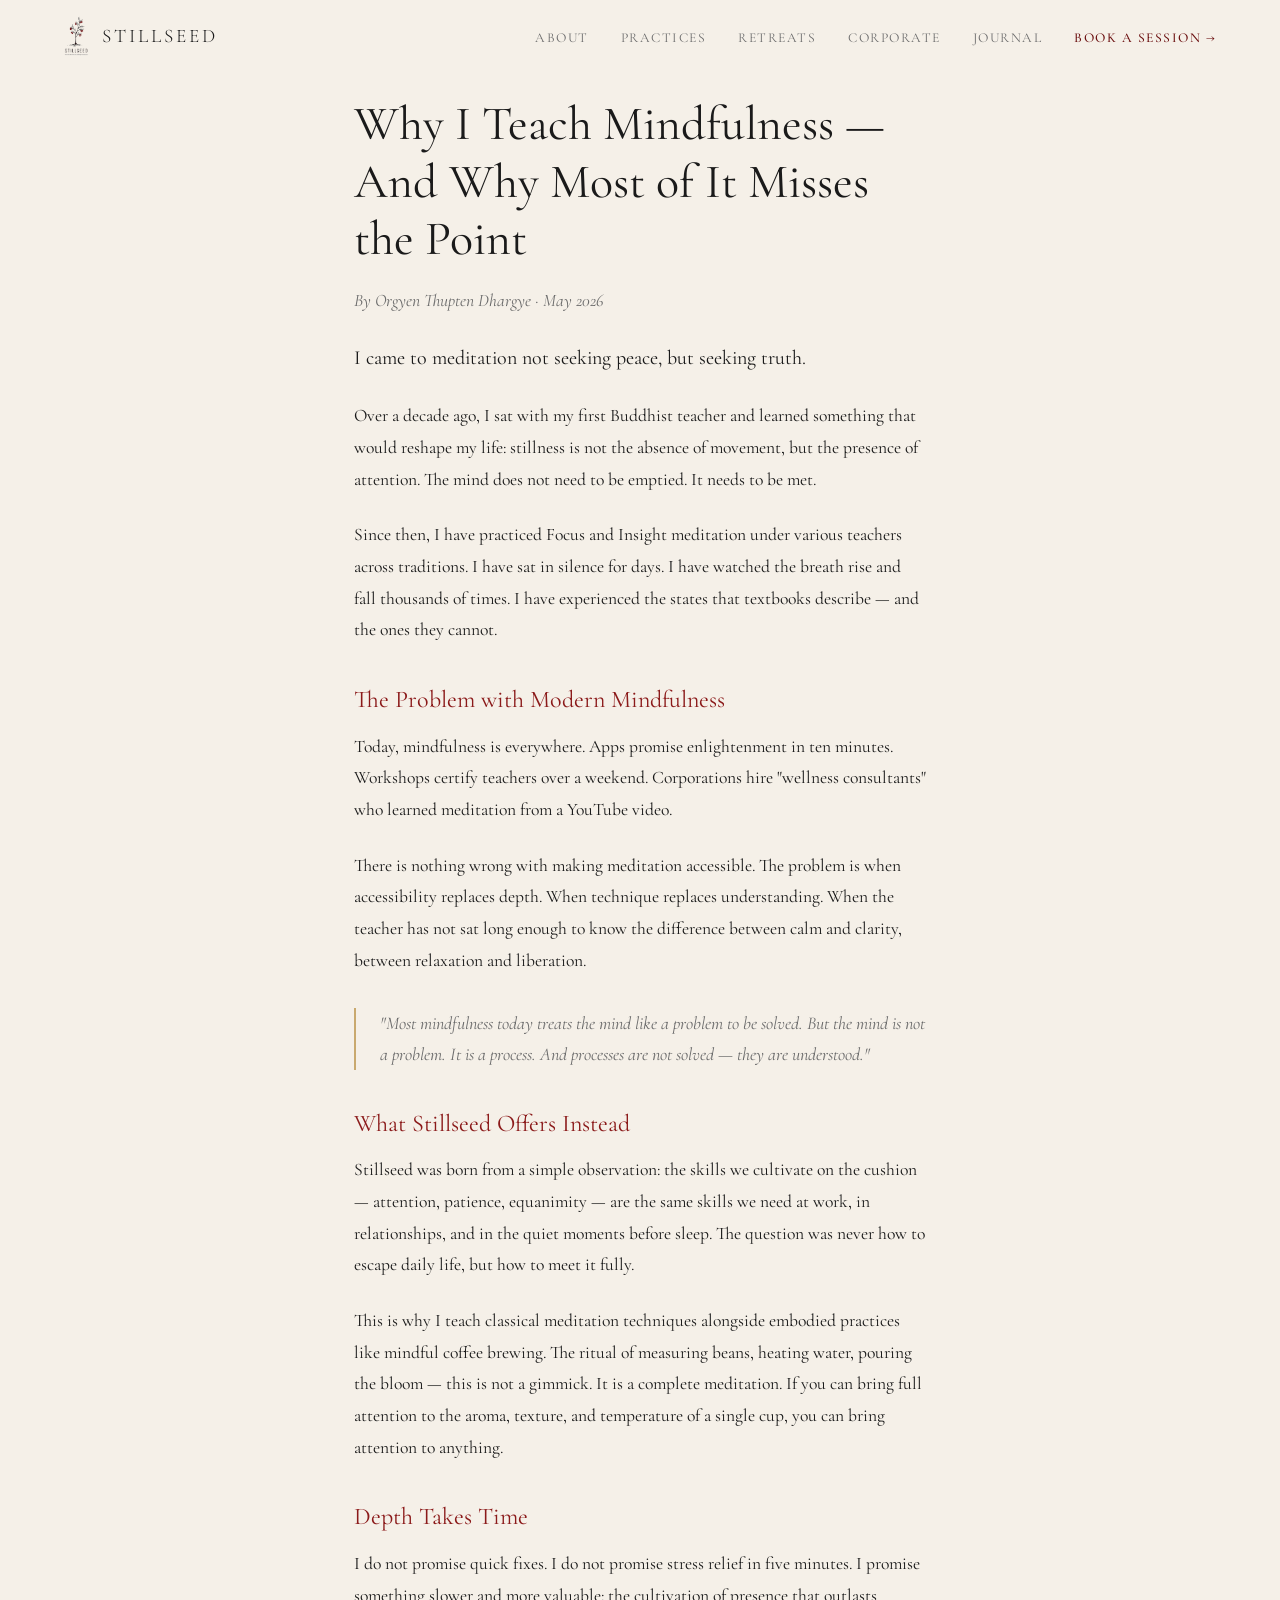
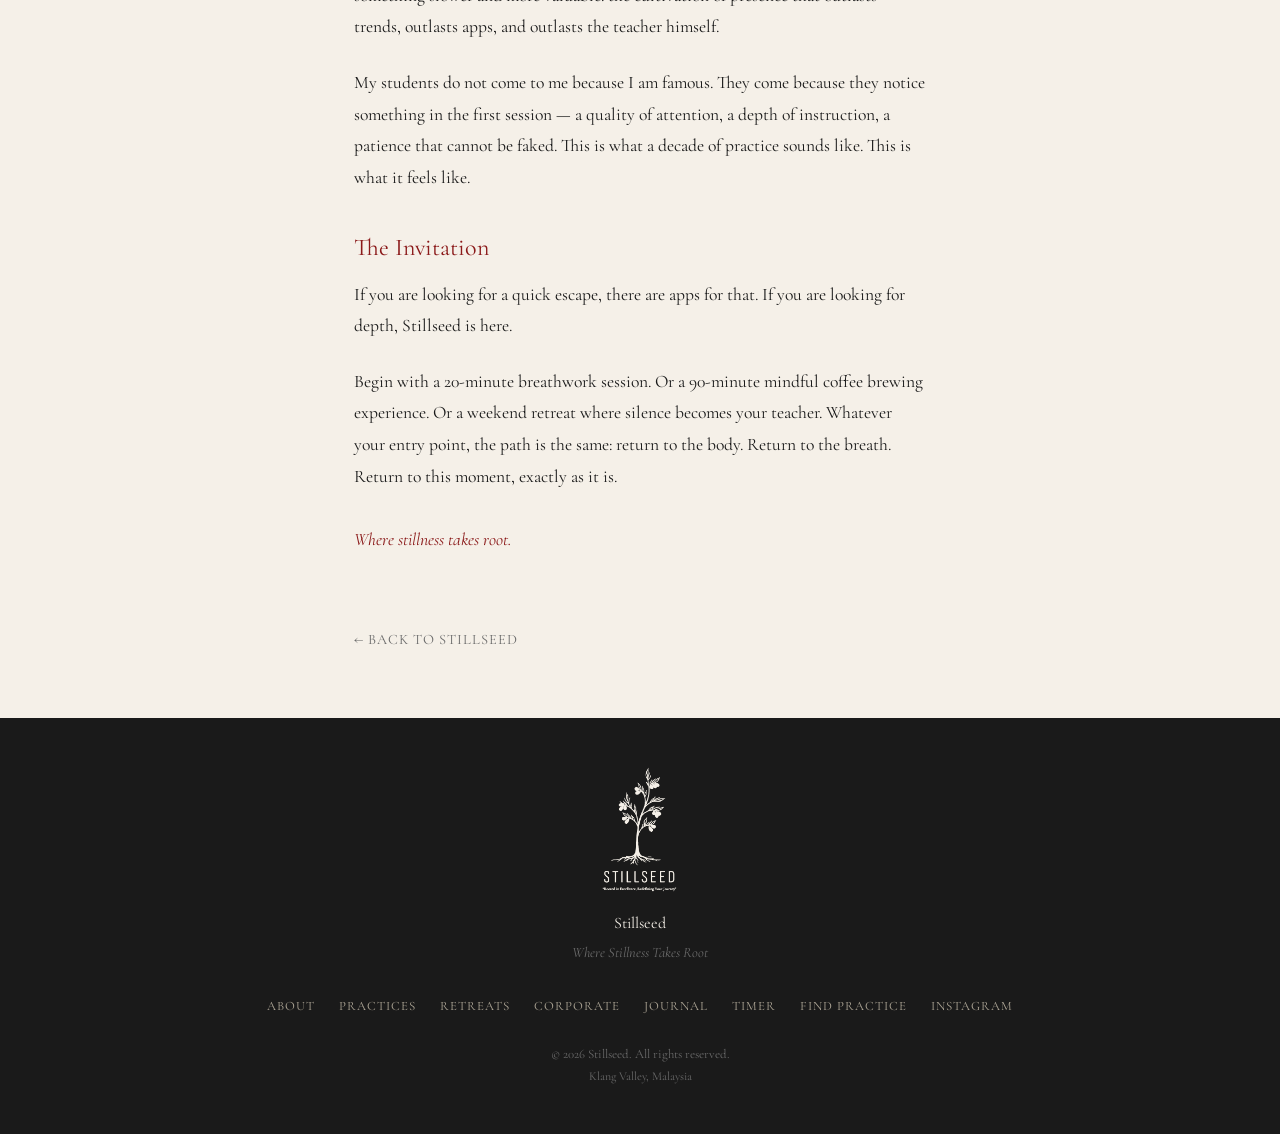
==== commit d4503bef: "Add files via upload" ====
--- a/blog-why-i-teach.html
+++ b/blog-why-i-teach.html
@@ -84,7 +84,7 @@
 
     <p>Over a decade ago, I sat with my first Buddhist teacher and learned something that would reshape my life: stillness is not the absence of movement, but the presence of attention. The mind does not need to be emptied. It needs to be met.</p>
 
-    <p>Since then, I have practiced Shamatha and Vipassana meditation under various teachers across traditions. I have sat in silence for days. I have watched the breath rise and fall thousands of times. I have experienced the states that textbooks describe — and the ones they cannot.</p>
+    <p>Since then, I have practiced Focus and Insight meditation under various teachers across traditions. I have sat in silence for days. I have watched the breath rise and fall thousands of times. I have experienced the states that textbooks describe — and the ones they cannot.</p>
 
     <h2>The Problem with Modern Mindfulness</h2>
 
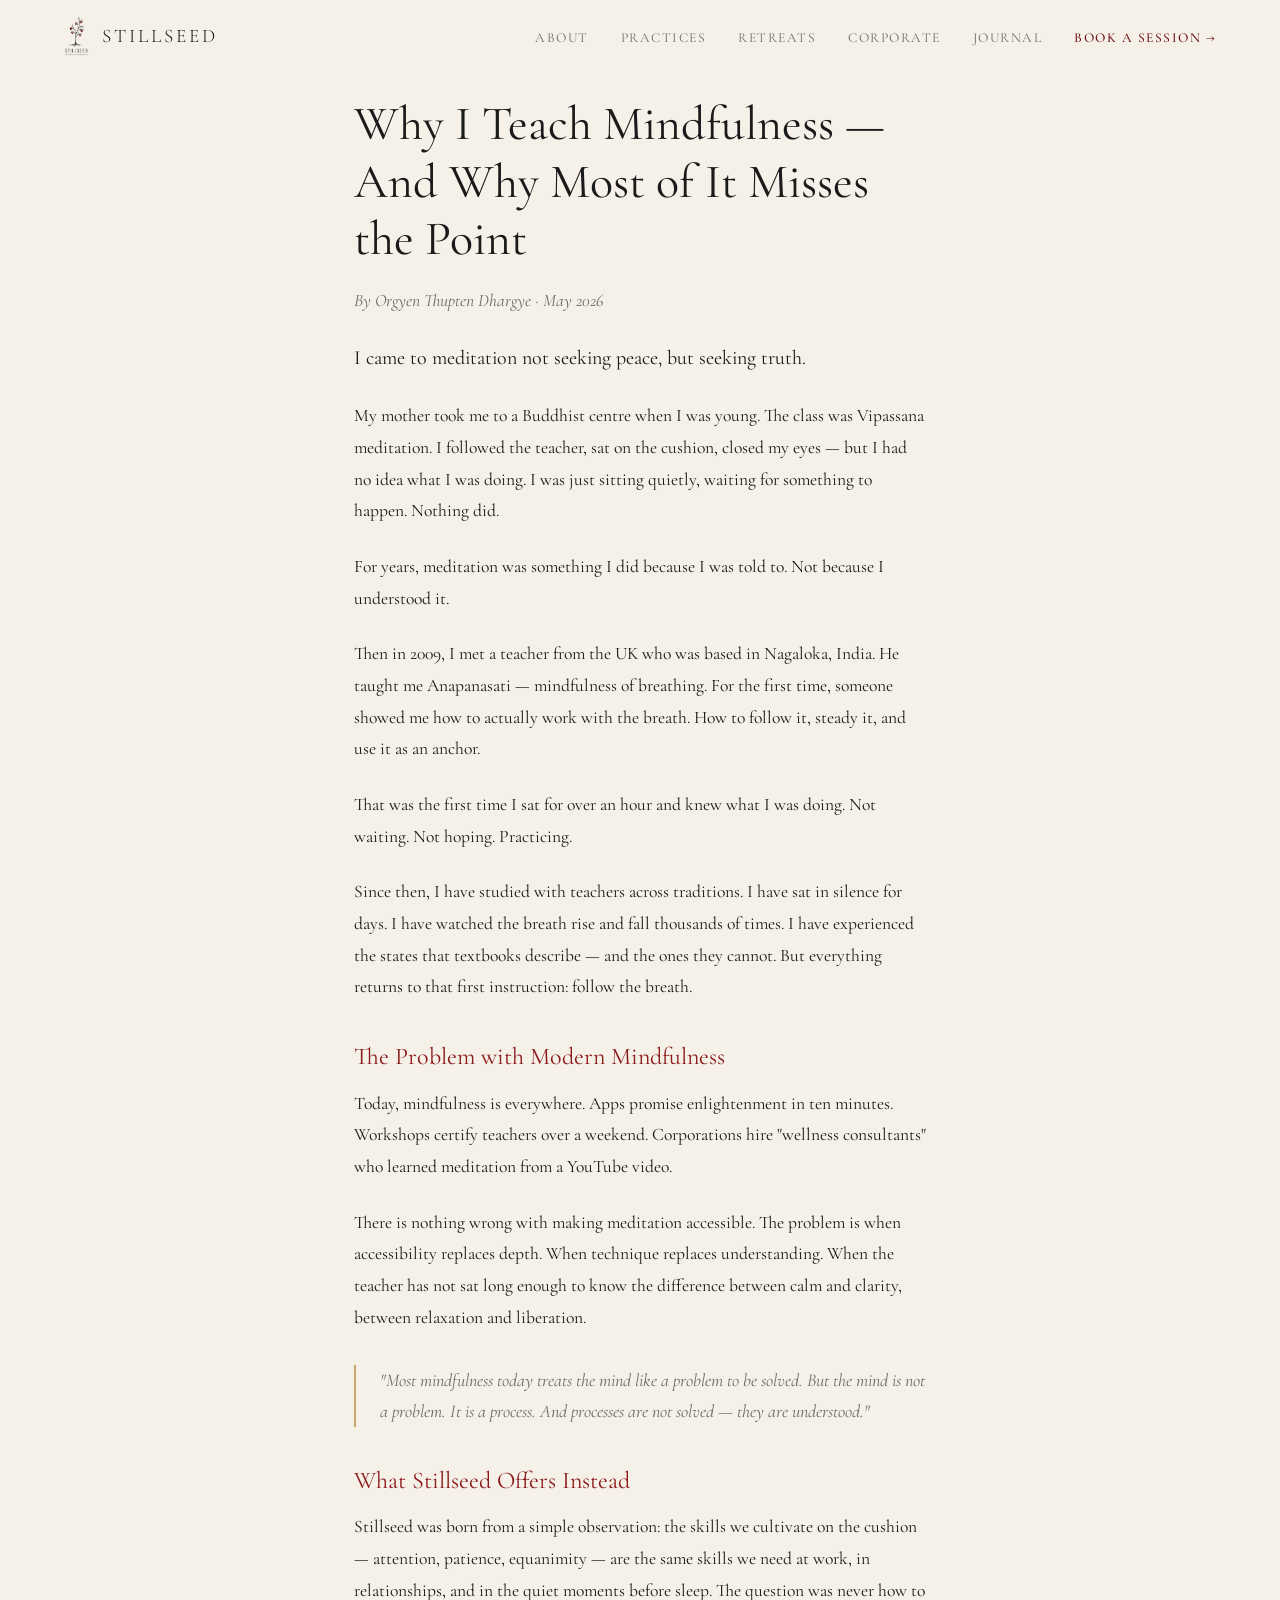
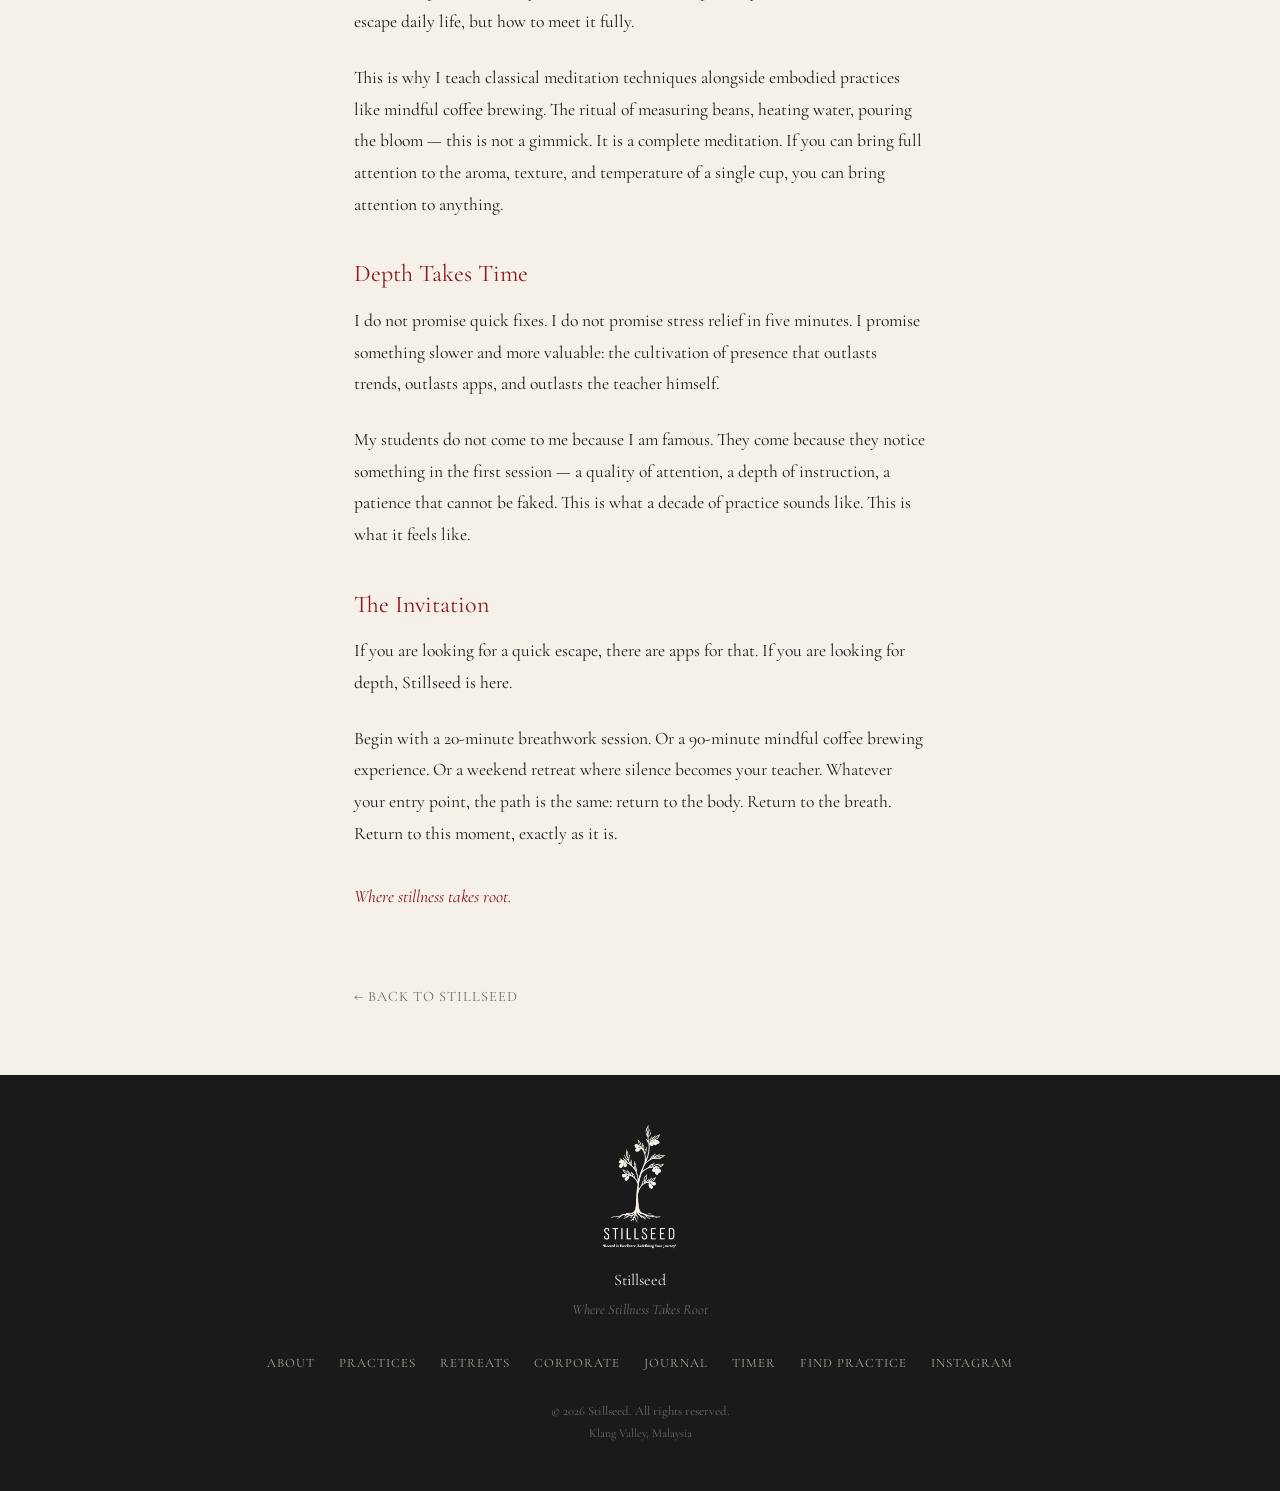
==== commit cdf11bf3: "Add files via upload" ====
--- a/blog-why-i-teach.html
+++ b/blog-why-i-teach.html
@@ -82,9 +82,15 @@
 
     <p class="lead">I came to meditation not seeking peace, but seeking truth.</p>
 
-    <p>Over a decade ago, I sat with my first Buddhist teacher and learned something that would reshape my life: stillness is not the absence of movement, but the presence of attention. The mind does not need to be emptied. It needs to be met.</p>
+    <p>My mother took me to a Buddhist centre when I was young. The class was Vipassana meditation. I followed the teacher, sat on the cushion, closed my eyes — but I had no idea what I was doing. I was just sitting quietly, waiting for something to happen. Nothing did.</p>
 
-    <p>Since then, I have practiced Focus and Insight meditation under various teachers across traditions. I have sat in silence for days. I have watched the breath rise and fall thousands of times. I have experienced the states that textbooks describe — and the ones they cannot.</p>
+    <p>For years, meditation was something I did because I was told to. Not because I understood it.</p>
+
+    <p>Then in 2009, I met a teacher from the UK who was based in Nagaloka, India. He taught me Anapanasati — mindfulness of breathing. For the first time, someone showed me how to actually work with the breath. How to follow it, steady it, and use it as an anchor.</p>
+
+    <p>That was the first time I sat for over an hour and knew what I was doing. Not waiting. Not hoping. Practicing.</p>
+
+    <p>Since then, I have studied with teachers across traditions. I have sat in silence for days. I have watched the breath rise and fall thousands of times. I have experienced the states that textbooks describe — and the ones they cannot. But everything returns to that first instruction: follow the breath.</p>
 
     <h2>The Problem with Modern Mindfulness</h2>
 
